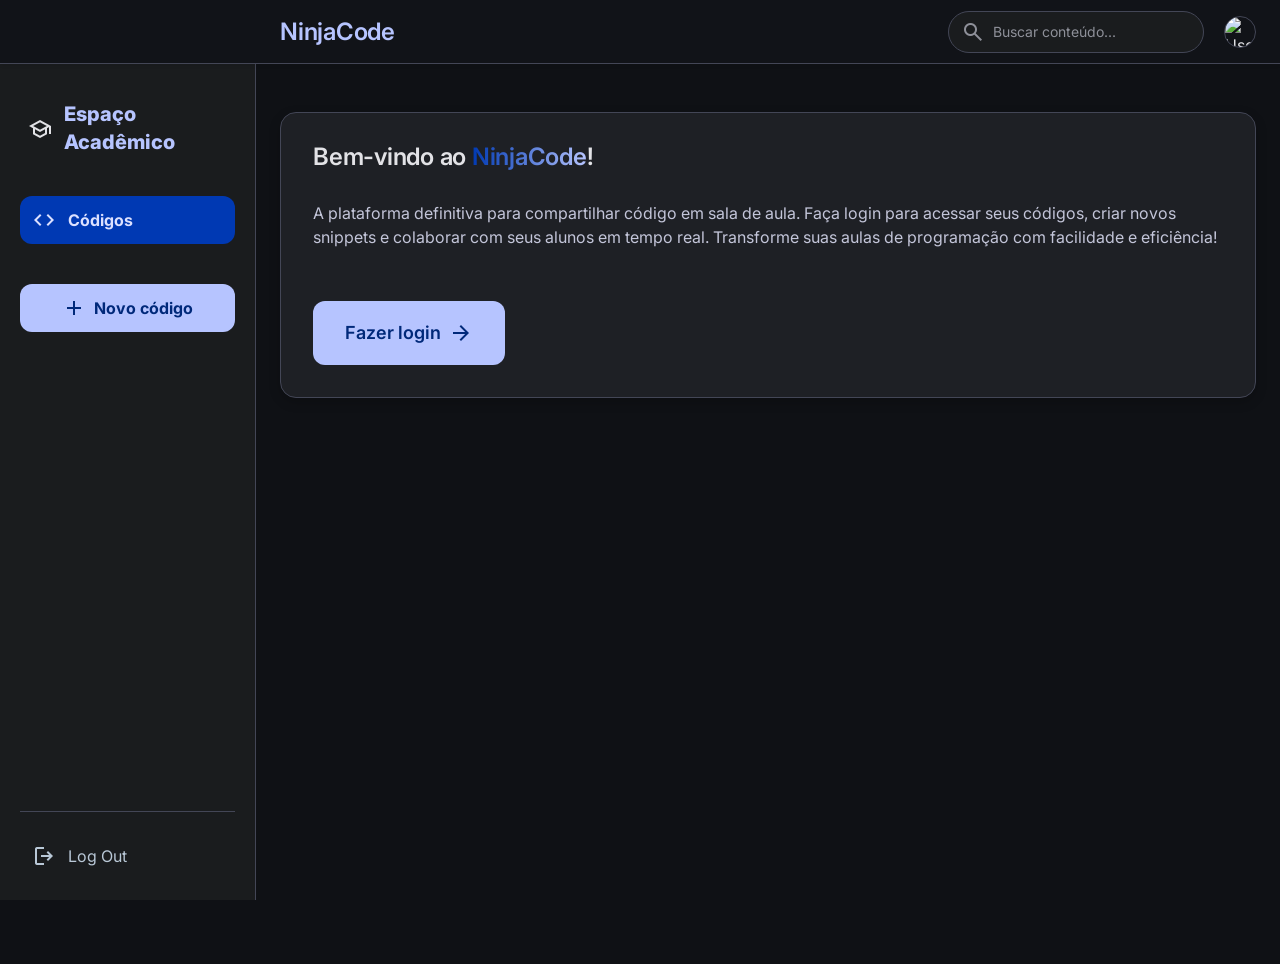
==== index.html @ 6403b2ae "feat: add main functionality for code snippet management with Supabase integration - Implemented Sup" ====
<!DOCTYPE html>
<html lang="pt-br">

<head>
    <meta charset="utf-8" />
    <meta name="viewport" content="width=device-width, initial-scale=1.0" />
    <title>Academic Workspace</title>
    <link
        href="https://fonts.googleapis.com/css2?family=Inter:wght@400;600;700;800&family=JetBrains+Mono:wght@400&family=Material+Symbols+Outlined:opsz,wght,FILL,GRAD@24,400,0,0&display=swap"
        rel="stylesheet" />

    <link rel="stylesheet" href="style.css" />
    <link rel="stylesheet" href="https://cdnjs.cloudflare.com/ajax/libs/highlight.js/11.9.0/styles/github-dark.min.css">
    <script src="https://cdnjs.cloudflare.com/ajax/libs/highlight.js/11.9.0/highlight.min.js"></script>
    <script src="https://cdn.jsdelivr.net/npm/@supabase/supabase-js@2"></script>


</head>

<body>

    <!-- ===== SIDEBAR ===== -->
    <aside class="sidebar">
        <div class="sidebar__brand">
            <div class="sidebar__brand-inner">
                <span><span class="material-symbols-outlined">school</span></span>
                <div>
                    <div class="sidebar__title">Espaço Acadêmico</div>
                </div>
            </div>
        </div>

        <nav>
            <ul class="sidebar__nav">
                <li>
                    <a href="#" class="sidebar__nav-link sidebar__nav-link--active">
                        <span class="material-symbols-outlined">code</span>
                        <span>Códigos</span>
                    </a>
                </li>
            </ul>
        </nav>

        <button class="sidebar__cta" aria-label="Adicionar novo código" id="addNewCodeBtn">
            <span class="material-symbols-outlined">add</span>
            <span>Novo código</span>
        </button>

        <div class="sidebar__footer">
            <a href="#" class="sidebar__nav-link" id="logout">
                <span class="material-symbols-outlined">logout</span>
                <span>Log Out</span>
            </a>
        </div>
    </aside>

    <!-- ===== TOPBAR ===== -->
    <header class="topbar">
        <div class="topbar__left">
            <button class="topbar__menu-btn" aria-label="Abrir menu">
                <span class="material-symbols-outlined">menu</span>
            </button>
            <span class="topbar__logo-text">NinjaCode</span>
        </div>

        <div class="topbar__right">
            <div class="topbar__search">
                <span class="material-symbols-outlined topbar__search-icon">search</span>
                <input class="topbar__search-input" type="text" placeholder="Buscar conteúdo..."
                    aria-label="Buscar conteúdo" />
            </div>

            <div class="topbar__actions">
                <div class="topbar__avatar">
                    <img src="https://lh3.googleusercontent.com/aida-public/[base64]"
                        alt="User profile" />
                </div>
            </div>
        </div>
    </header>

    <!-- ===== MAIN ===== -->
    <main class="main">
        <div class="main__container">

            <!-- Bento Grid (HOME) -->
            <div class="bento view" id="homeView">

                <!-- Col Direita: Snippets -->
                <div class="snippets"></div>

                <div class="login-card">
                    <h2 class="login-card__title">Bem-vindo ao <span class="login-card__title__span--gradient">NinjaCode</span>!</h2>
                    <p class="login-card__description">A plataforma definitiva para compartilhar código em sala de aula.
                        Faça login para acessar seus códigos, criar novos snippets e colaborar com seus alunos em tempo
                        real. Transforme suas aulas de programação com facilidade e eficiência!</p>
                    <button class="btn btn--primary btn--large" id="loginBtn">
                        Fazer login
                        <span class="material-symbols-outlined">arrow_forward</span>
                    </button>
                </div>
            </div>

            <!-- Editor de Código (EDIT VIEW) -->
            <section class="code-editor view view--hidden" id="codeEditor" aria-hidden="true">
                <header class="code-editor__header">
                    <button class="btn btn--ghost" id="backBtn" type="button">
                        <span class="material-symbols-outlined material-symbols-outlined--sm">arrow_back</span>
                        <span>Voltar</span>
                    </button>
                    <h2 class="code-editor__title">Editar Código</h2>
                </header>

                <form class="code-editor__form" id="editCodeForm">
                    <input type="hidden" name="id" />

                    <div class="form-group">
                        <label class="form-label" for="editLanguage">Linguagem</label>
                        <select class="form-select" id="editLanguage" name="language" required>
                            <option value="" disabled>Selecione uma linguagem...</option>
                        </select>
                    </div>

                    <div class="form-group">
                        <label class="form-label" for="editTitle">Título</label>
                        <input class="form-input" id="editTitle" name="title" type="text" required maxlength="80" />
                    </div>

                    <div class="form-group">
                        <label class="form-label" for="editContent">Código</label>
                        <textarea class="form-textarea" id="editContent" name="code" rows="10" required spellcheck="false"></textarea>
                    </div>

                    <div class="form-group">
                        <label class="form-label">Preview com syntax highlight</label>
                        <div class="preview">
                            <pre class="preview__pre"><code id="editPreview" class="hljs"></code></pre>
                        </div>
                    </div>

                    <div class="code-editor__footer">
                        <button class="btn btn--danger" id="deleteCodeBtn" type="button">
                            <span class="material-symbols-outlined material-symbols-outlined--sm">delete</span>
                            Excluir
                        </button>
                        <button class="btn btn--primary" type="submit">
                            <span class="material-symbols-outlined material-symbols-outlined--sm">save</span>
                            Salvar alterações
                        </button>
                    </div>
                </form>
            </section>
        </div>
        <dialog class="modal" id="newCodeModal">
            <div class="modal__header">
                <h2 class="modal__title">Novo Código</h2>
                <button class="modal__close-btn" aria-label="Fechar modal" type="button">
                    <span class="material-symbols-outlined">close</span>
                </button>
            </div>

            <form class="modal__form" id="newCodeForm">
                <div class="form-group">
                    <label class="form-label" for="codeLanguage">Linguagem</label>
                    <select class="form-select" id="codeLanguage" name="language" required>
                        <option value="" disabled selected>Selecione uma linguagem...</option>
                    </select>
                </div>

                <div class="form-group">
                    <label class="form-label" for="codeTitle">Título</label>
                    <input class="form-input" id="codeTitle" name="title" type="text"
                        placeholder="Ex: Função de validação de e-mail" required maxlength="80" />
                </div>

                <div class="form-group">
                    <label class="form-label" for="codeContent">Código</label>
                    <textarea class="form-textarea" id="codeContent" name="code" rows="10"
                        placeholder="Cole ou digite seu código aqui..." required spellcheck="false"></textarea>
                </div>

                <div class="form-group">
                    <label class="form-label">Preview com syntax highlight</label>
                    <div class="preview">
                        <pre class="preview__pre"><code id="newCodePreview" class="hljs"></code></pre>
                    </div>
                </div>

                <div class="modal__footer">
                    <button class="btn btn--ghost" id="cancelBtn" type="button">Cancelar</button>
                    <button class="btn btn--primary" type="submit">
                        <span class="material-symbols-outlined material-symbols-outlined--sm">save</span>
                        Salvar código
                    </button>
                </div>
            </form>
        </dialog>
    </main>

    <script src="script.js" type="module"></script>
</body>

</html>
---- style.css ----
:root {
    /* Surface */
    --color-surface: #111318;
    --color-surface-dim: #111318;
    --color-surface-bright: #1a1c1e;
    --color-surface-container-lowest: #0d0e11;
    --color-surface-container-low: #1a1c1e;
    --color-surface-container: #1e2025;
    --color-surface-container-high: #282a2f;
    --color-surface-container-highest: #33353a;

    /* On-Surface */
    --color-on-surface: #e2e2e6;
    --color-on-surface-variant: #c3c5d9;
    --color-inverse-surface: #e2e2e6;
    --color-inverse-on-surface: #1c1b1b;

    /* Outline */
    --color-outline: #8e9099;
    --color-outline-variant: #434656;

    /* Primary */
    --color-primary: #b6c4ff;
    --color-on-primary: #00297a;
    --color-primary-container: #0039b3;
    --color-on-primary-container: #dce1ff;
    --color-primary-fixed: #dce1ff;
    --color-primary-fixed-dim: #b6c4ff;
    --color-on-primary-fixed: #001551;
    --color-inverse-primary: #0041c8;

    /* Secondary */
    --color-secondary: #b9c8d7;
    --color-on-secondary: #24323d;
    --color-secondary-container: #3a4854;
    --color-on-secondary-container: #d5e4f3;

    /* Tertiary */
    --color-tertiary: #c5c7c8;
    --color-tertiary-container: #333536;
    --color-on-tertiary-container: #e6e8e9;

    /* Error */
    --color-error: #ffb4ab;
    --color-on-error: #690005;
    --color-error-container: #93000a;
    --color-on-error-container: #ffdad6;

    /* Background */
    --color-background: #0f1115;
    --color-on-background: #e2e2e6;

    /* Surface Tint */
    --color-surface-tint: #b6c4ff;

    /* Typography */
    --font-sans: 'Inter', sans-serif;
    --font-mono: 'JetBrains Mono', monospace;

    --text-headline-lg-size: 30px;
    --text-headline-lg-lh: 38px;
    --text-headline-lg-ls: -0.02em;
    --text-headline-lg-weight: 700;

    --text-headline-md-size: 24px;
    --text-headline-md-lh: 32px;
    --text-headline-md-ls: -0.01em;
    --text-headline-md-weight: 600;

    --text-headline-sm-size: 20px;
    --text-headline-sm-lh: 28px;
    --text-headline-sm-weight: 600;

    --text-body-lg-size: 18px;
    --text-body-lg-lh: 28px;

    --text-body-md-size: 16px;
    --text-body-md-lh: 24px;

    --text-body-sm-size: 14px;
    --text-body-sm-lh: 20px;

    --text-label-md-size: 12px;
    --text-label-md-lh: 16px;
    --text-label-md-weight: 600;

    --text-code-md-size: 14px;
    --text-code-md-lh: 22px;

    /* Spacing */
    --space-base: 4px;
    --space-xs: 8px;
    --space-sm: 12px;
    --space-md: 20px;
    --space-lg: 32px;
    --space-xl: 48px;
    --space-gutter: 24px;

    /* Border Radius */
    --radius-sm: 4px;
    --radius-md: 8px;
    --radius-lg: 12px;
    --radius-xl: 16px;
    --radius-full: 9999px;

    /* Elevation / Shadows */
    --shadow-card: 0px 4px 12px rgba(0, 0, 0, 0.2);
    --shadow-card-hover: 0px 8px 24px rgba(0, 0, 0, 0.3);

    /* Sidebar width */
    --sidebar-width: 256px;

    /* Syntax Highlighting (Monokai-inspired) */
    --syntax-keyword: #f92672;
    --syntax-string: #e6db74;
    --syntax-comment: #75715e;
    --syntax-function: #a6e22e;
    --syntax-number: #ae81ff;

    /* Transitions */
    --transition-fast: 150ms ease;
}

/* ============================================
       RESET & BASE
    ============================================ */
*,
*::before,
*::after {
    box-sizing: border-box;
    margin: 0;
    padding: 0;
}

html {
    font-size: 16px;
}

body {
    font-family: var(--font-sans);
    font-size: var(--text-body-md-size);
    line-height: var(--text-body-md-lh);
    background-color: var(--color-background);
    color: var(--color-on-background);
    min-height: 100vh;
}

a {
    text-decoration: none;
    color: inherit;
}

button {
    cursor: pointer;
    font-family: inherit;
    border: none;
    background: none;
}

input {
    font-family: inherit;
}

/* ============================================
       MATERIAL SYMBOLS
    ============================================ */
.material-symbols-outlined {
    font-variation-settings: 'FILL' 0, 'wght' 400, 'GRAD' 0, 'opsz' 24;
    vertical-align: middle;
    font-size: 24px;
    line-height: 1;
}

.material-symbols-outlined--filled {
    font-variation-settings: 'FILL' 1, 'wght' 400, 'GRAD' 0, 'opsz' 24;
}

.material-symbols-outlined--sm {
    font-size: 20px;
}

.material-symbols-outlined--xs {
    font-size: 14px;
}

/* ============================================
       SIDEBAR
    ============================================ */
.sidebar {
    display: none;
    /* mobile: hidden */
    flex-direction: column;
    position: fixed;
    left: 0;
    top: 0;
    width: var(--sidebar-width);
    height: 100vh;
    padding: var(--space-md);
    gap: var(--space-xs);
    background-color: var(--color-surface-container-low);
    border-right: 1px solid var(--color-outline-variant);
    z-index: 40;
    padding-top: 100px;
}

.sidebar__brand {
    display: flex;
    flex-direction: column;
    gap: var(--space-xs);
    margin-bottom: var(--space-lg);
}

.sidebar__brand-inner {
    display: flex;
    align-items: center;
    gap: var(--space-sm);
    padding: 0 var(--space-xs);
}

.sidebar__logo {
    width: 32px;
    height: 32px;
    border-radius: var(--radius-sm);
    background-color: var(--color-primary);
    color: var(--color-on-primary);
    font-weight: 700;
    display: flex;
    align-items: center;
    justify-content: center;
    flex-shrink: 0;
}

.sidebar__title {
    font-size: var(--text-headline-sm-size);
    font-weight: 800;
    line-height: var(--text-headline-sm-lh);
    color: var(--color-primary);
}

.sidebar__subtitle {
    font-size: var(--text-label-md-size);
    font-weight: var(--text-label-md-weight);
    line-height: var(--text-label-md-lh);
    color: var(--color-secondary);
}

/* Nav */
.sidebar__nav {
    flex: 1;
    display: flex;
    flex-direction: column;
    gap: var(--space-xs);
    list-style: none;
}

.sidebar__nav-link {
    display: flex;
    align-items: center;
    gap: var(--space-sm);
    padding: var(--space-sm);
    border-radius: var(--radius-lg);
    color: var(--color-secondary);
    font-size: var(--text-body-md-size);
    transition: background-color var(--transition-fast), transform var(--transition-fast);
}

.sidebar__nav-link:hover {
    background-color: var(--color-surface-container-high);
}

.sidebar__nav-link:active {
    transform: scale(0.95);
}

.sidebar__nav-link--active {
    background-color: var(--color-primary-container);
    color: var(--color-on-primary-container);
    font-weight: 700;
}

.sidebar__nav-link--active:hover {
    background-color: var(--color-primary-container);
}

/* New Snippet Button */
.sidebar__cta {
    display: flex;
    align-items: center;
    justify-content: center;
    gap: var(--space-xs);
    padding: var(--space-sm);
    margin-top: var(--space-lg);
    background-color: var(--color-primary);
    color: var(--color-on-primary);
    border-radius: var(--radius-lg);
    font-weight: 700;
    font-size: var(--text-body-md-size);
    transition: opacity var(--transition-fast), transform var(--transition-fast);
}

.sidebar__cta:hover {
    opacity: 0.9;
}

.sidebar__cta:active {
    transform: scale(0.95);
}

/* Footer links */
.sidebar__footer {
    display: flex;
    flex-direction: column;
    gap: var(--space-xs);
    padding-top: var(--space-md);
    margin-top: auto;
    border-top: 1px solid var(--color-outline-variant);
}

/* ============================================
       TOPBAR
    ============================================ */
.topbar {
    display: flex;
    justify-content: space-between;
    align-items: center;
    width: 100%;
    padding: 0 var(--space-gutter);
    height: 64px;
    position: sticky;
    top: 0;
    z-index: 50;
    background-color: var(--color-surface);
    border-bottom: 1px solid var(--color-outline-variant);
    box-shadow: 0 1px 4px rgba(0, 0, 0, 0.1);
}

.topbar__left {
    display: flex;
    align-items: center;
    gap: var(--space-sm);
}

.topbar__menu-btn {
    padding: var(--space-xs);
    color: var(--color-on-surface);
}

.topbar__logo-text {
    font-size: var(--text-headline-md-size);
    font-weight: var(--text-headline-md-weight);
    letter-spacing: var(--text-headline-md-ls);
    color: var(--color-primary);
}

.topbar__right {
    display: flex;
    align-items: center;
    gap: var(--space-md);
}

/* Search */
.topbar__search {
    display: none;
    /* mobile: hidden */
    align-items: center;
    gap: var(--space-xs);
    padding: var(--space-xs) var(--space-sm);
    background-color: var(--color-surface-container-low);
    border: 1px solid var(--color-outline-variant);
    border-radius: var(--radius-full);
    width: 256px;
}

.topbar__search-icon {
    color: var(--color-outline);
}

.topbar__search-input {
    background: transparent;
    border: none;
    outline: none;
    width: 100%;
    font-size: var(--text-body-sm-size);
    line-height: var(--text-body-sm-lh);
    color: var(--color-on-surface);
}

.topbar__search-input::placeholder {
    color: var(--color-outline);
}

/* Actions */
.topbar__actions {
    display: flex;
    align-items: center;
    gap: var(--space-sm);
}

.topbar__icon-btn {
    padding: var(--space-xs);
    color: var(--color-on-surface-variant);
    border-radius: var(--radius-full);
    transition: background-color var(--transition-fast), opacity var(--transition-fast);
}

.topbar__icon-btn:hover {
    background-color: var(--color-secondary-container);
}

.topbar__icon-btn:active {
    opacity: 0.8;
}

.topbar__avatar {
    width: 32px;
    height: 32px;
    border-radius: var(--radius-full);
    overflow: hidden;
    border: 1px solid var(--color-outline-variant);
}

.topbar__avatar img {
    width: 100%;
    height: 100%;
    object-fit: cover;
}

/* ============================================
       LAYOUT / MAIN
    ============================================ */
.main {
    min-height: 100vh;
}

.main__container {
    max-width: 1280px;
    margin: 0 auto;
    padding: var(--space-xl) var(--space-gutter);
}

/* ============================================
       BREADCRUMB
    ============================================ */
.breadcrumb {
    display: flex;
    align-items: center;
    gap: var(--space-xs);
    font-size: var(--text-label-md-size);
    font-weight: var(--text-label-md-weight);
    color: var(--color-secondary);
    margin-bottom: var(--space-base);
}

.breadcrumb__active {
    color: var(--color-primary);
    font-weight: 700;
}

/* Avatar Stack */
.avatar-stack {
    display: flex;
}

.avatar-stack__item {
    width: 32px;
    height: 32px;
    border-radius: var(--radius-full);
    border: 2px solid var(--color-surface);
    display: flex;
    align-items: center;
    justify-content: center;
    font-size: 10px;
    font-weight: 700;
    margin-left: -8px;
}

.avatar-stack__item:first-child {
    margin-left: 0;
}

.avatar-stack__item--primary {
    background-color: var(--color-primary-fixed-dim);
    color: var(--color-on-primary-fixed);
}

.avatar-stack__item--secondary {
    background-color: var(--color-secondary-container);
    color: var(--color-on-secondary-container);
}

.avatar-stack__item--surface {
    background-color: var(--color-surface-container-highest);
    color: var(--color-on-surface);
}

.page-header__joined-label {
    font-size: var(--text-label-md-size);
    font-weight: var(--text-label-md-weight);
    color: var(--color-secondary);
}

/* ============================================
       VIEW SWITCH (home / editor)
    ============================================ */
.view {
    transition: opacity 0.2s ease;
}

.view--hidden {
    display: none !important;
}

/* ============================================
       BENTO GRID
    ============================================ */
.bento {
    gap: var(--space-lg);
}

/* Empty / loading states da lista de snippets */
.snippets__empty {
    display: flex;
    flex-direction: column;
    align-items: center;
    justify-content: center;
    gap: var(--space-sm);
    padding: var(--space-xl) var(--space-md);
    text-align: center;
    color: var(--color-on-surface-variant);
    background-color: var(--color-surface-container);
    border: 1px dashed var(--color-outline-variant);
    border-radius: var(--radius-xl);
}

.snippets__empty .material-symbols-outlined {
    font-size: 48px;
    color: var(--color-outline);
}

/* ============================================
       CODE EDITOR VIEW
    ============================================ */
.code-editor {
    background-color: var(--color-surface-container);
    border: 1px solid var(--color-outline-variant);
    border-radius: var(--radius-xl);
    overflow: hidden;
    box-shadow: var(--shadow-card);
}

.code-editor__header {
    display: flex;
    align-items: center;
    gap: var(--space-md);
    padding: var(--space-md) var(--space-lg);
    background-color: var(--color-surface-container-high);
    border-bottom: 1px solid var(--color-outline-variant);
}

.code-editor__title {
    font-size: var(--text-headline-sm-size);
    font-weight: var(--text-headline-sm-weight);
    line-height: var(--text-headline-sm-lh);
    color: var(--color-on-surface);
}

.code-editor__form {
    display: flex;
    flex-direction: column;
    gap: var(--space-md);
    padding: var(--space-lg);
}

.code-editor__footer {
    display: flex;
    justify-content: space-between;
    gap: var(--space-sm);
    padding-top: var(--space-md);
    border-top: 1px solid var(--color-outline-variant);
    margin-top: var(--space-xs);
}

/* ============================================
       PREVIEW (live highlight)
    ============================================ */
.preview {
    border: 1px solid var(--color-outline-variant);
    border-radius: var(--radius-md);
    background-color: var(--color-surface-container-lowest);
    overflow: hidden;
    min-height: 80px;
}

.preview__pre {
    font-family: var(--font-mono);
    font-size: var(--text-code-md-size);
    line-height: var(--text-code-md-lh);
    padding: var(--space-md);
    margin: 0;
    overflow-x: auto;
    color: var(--color-on-surface);
    min-height: 80px;
}

.preview__pre code {
    background: transparent !important;
    padding: 0 !important;
}

.preview__pre code:empty::before {
    content: "Selecione uma linguagem e digite o código para ver o preview...";
    color: var(--color-outline);
    font-style: italic;
    font-family: var(--font-sans);
}

/* ============================================
       SIDEBAR WIDGETS (col esquerda)
    ============================================ */

/* Card genérico */


/* ============================================
       SNIPPET CARDS (col direita)
    ============================================ */
.snippets, .login-card {
    display: flex;
    flex-direction: column;
    gap: var(--space-lg);
}

.login-card {
    background-color: var(--color-surface-container);
    border: 1px solid var(--color-outline-variant);
    border-radius: var(--radius-xl);
    padding: var(--space-lg);
    box-shadow: var(--shadow-card);
}

.login-card__title__span--gradient {
    background: linear-gradient(90deg, var(--color-primary-container), var(--color-primary), var(--color-primary-container));
    background-clip: text;
    -webkit-background-clip: text;
    -webkit-text-fill-color: transparent;
    animation: gradientShift 3s linear infinite;
    background-size: 200% 200%;
}

@keyframes gradientShift {
    0% {
        background-position: 0% 50%;
    }
    100% {
        background-position: 200% 50%;
    }
}

.login-card__title {
    font-size: var(--text-headline-md-size);
    font-weight: var(--text-headline-md-weight);
    letter-spacing: var(--text-headline-md-ls);
    color: var(--color-on-surface);
}

.login-card__description {
    color: var(--color-on-surface-variant);
}

.login-card #loginBtn {
    margin-top: var(--space-md);
    align-self: flex-start;
}

/* Snippet Card */
.snippet-card {
    background-color: var(--color-surface-container);
    border: 1px solid var(--color-outline-variant);
    border-radius: var(--radius-xl);
    overflow: hidden;
    box-shadow: var(--shadow-card);
    transition: box-shadow var(--transition-fast);
}

.snippet-card:hover {
    box-shadow: var(--shadow-card-hover);
}

/* Header */
.snippet-card__header {
    display: flex;
    justify-content: space-between;
    align-items: center;
    padding: var(--space-sm) var(--space-md);
    background-color: var(--color-surface-container-high);
    border-bottom: 1px solid var(--color-outline-variant);
}

.snippet-card__header-left {
    display: flex;
    align-items: center;
    gap: var(--space-sm);
}

.snippet-card__icon {
    color: var(--color-primary);
}

.snippet-card__title {
    font-size: var(--text-headline-sm-size);
    font-weight: var(--text-headline-sm-weight);
    line-height: var(--text-headline-sm-lh);
    color: var(--color-on-surface);
}

.snippet-card__actions {
    display: flex;
    align-items: center;
    gap: var(--space-xs);
}

.snippet-card__action-btn {
    padding: var(--space-xs);
    color: var(--color-outline);
    border-radius: var(--radius-sm);
    transition: color var(--transition-fast), transform var(--transition-fast);
}

.snippet-card__action-btn:hover {
    color: var(--color-primary);
}

.snippet-card__action-btn:active {
    transform: scale(0.9);
}


/* Code Block */
.snippet-card__code {
    padding: var(--space-md);
    background-color: var(--color-surface-container-lowest);
}

.snippet-card__pre {
    font-family: var(--font-mono);
    font-size: var(--text-code-md-size);
    line-height: var(--text-code-md-lh);
    overflow-x: auto;
    color: var(--color-on-surface);
}

.snippet-card__footer {
    display: flex;
    align-items: center;
    gap: var(--space-xs);
    padding: var(--space-sm) var(--space-md);
    background-color: var(--color-surface-container-high);
    border-top: 1px solid var(--color-outline-variant);
    overflow-x: scroll;
}


/* ============================================
       RESPONSIVE — tablet+ (≥640px)
    ============================================ */
@media (min-width: 640px) {
    .topbar__search {
        display: flex;
    }
}

/* ============================================
       RESPONSIVE — desktop (≥768px)
    ============================================ */
@media (min-width: 768px) {
    .sidebar {
        display: flex;
    }

    .topbar {
        padding-left: calc(var(--sidebar-width) + var(--space-gutter));
    }

    .topbar__menu-btn {
        display: none;
    }

    .main {
        padding-left: var(--sidebar-width);
    }

    .bento {git remote add origin https://github.com/hackersolo1/NinjaCode.git
        grid-template-columns: 3fr 9fr;
        /* 3/12 + 9/12 */
    }

    .page-header__top {
        flex-direction: row;
        align-items: flex-end;
        justify-content: space-between;
    }

    .snippet-card__footer {
        justify-content: space-between;
        overflow-x: auto;
    }
}

/* ============================================
       MODAL (DIALOG)
    ============================================ */
.modal::backdrop {
    background-color: rgba(0, 0, 0, 0.6);
    backdrop-filter: blur(2px);
}

.modal {
    border: 1px solid var(--color-outline-variant);
    border-radius: var(--radius-xl);
    box-shadow: 0 12px 32px rgba(0, 0, 0, 0.5);
    padding: 0;
    background-color: var(--color-surface-container);
    color: var(--color-on-surface);

    margin: auto;
    width: 90%;
    max-width: 560px;
    max-height: 90vh;
    overflow: hidden;
}

.modal__header {
    display: flex;
    align-items: center;
    justify-content: space-between;
    gap: var(--space-md);
    padding: var(--space-md) var(--space-lg);
    border-bottom: 1px solid var(--color-outline-variant);
    background-color: var(--color-surface-container-high);
}

.modal__title {
    font-size: var(--text-headline-sm-size);
    font-weight: var(--text-headline-sm-weight);
    line-height: var(--text-headline-sm-lh);
    color: var(--color-on-surface);
}

.modal__close-btn {
    display: flex;
    align-items: center;
    justify-content: center;
    padding: var(--space-base);
    color: var(--color-on-surface-variant);
    border-radius: var(--radius-full);
    transition: background-color var(--transition-fast), color var(--transition-fast);
}

.modal__close-btn:hover {
    background-color: var(--color-surface-container-highest);
    color: var(--color-on-surface);
}

.modal__form {
    display: flex;
    flex-direction: column;
    gap: var(--space-md);
    padding: var(--space-lg);
    max-height: calc(90vh - 64px);
    overflow-y: auto;
}

.modal__footer {
    display: flex;
    justify-content: flex-end;
    gap: var(--space-sm);
    padding-top: var(--space-sm);
    border-top: 1px solid var(--color-outline-variant);
    margin-top: var(--space-xs);
}

/* ============================================
       FORM CONTROLS
    ============================================ */
.form-group {
    display: flex;
    flex-direction: column;
    gap: var(--space-xs);
}

.form-label {
    font-size: var(--text-label-md-size);
    font-weight: var(--text-label-md-weight);
    line-height: var(--text-label-md-lh);
    text-transform: uppercase;
    letter-spacing: 0.04em;
    color: var(--color-on-surface-variant);
}

.form-input,
.form-select,
.form-textarea {
    width: 100%;
    padding: var(--space-sm) var(--space-md);
    background-color: var(--color-surface-container-lowest);
    border: 1px solid var(--color-outline-variant);
    border-radius: var(--radius-md);
    color: var(--color-on-surface);
    font-family: var(--font-sans);
    font-size: var(--text-body-md-size);
    line-height: var(--text-body-md-lh);
    outline: none;
    transition: border-color var(--transition-fast), box-shadow var(--transition-fast);
}

.form-input:focus,
.form-select:focus,
.form-textarea:focus {
    border-color: var(--color-primary);
    box-shadow: 0 0 0 3px rgba(182, 196, 255, 0.18);
}

.form-input::placeholder,
.form-textarea::placeholder {
    color: var(--color-outline);
}

.form-select {
    appearance: none;
    -webkit-appearance: none;
    cursor: pointer;
    padding-right: calc(var(--space-md) + 24px);
    background-image: url("data:image/svg+xml,%3Csvg xmlns='http://www.w3.org/2000/svg' width='20' height='20' viewBox='0 0 24 24' fill='none' stroke='%23c3c5d9' stroke-width='2' stroke-linecap='round' stroke-linejoin='round'%3E%3Cpolyline points='6 9 12 15 18 9'/%3E%3C/svg%3E");
    background-repeat: no-repeat;
    background-position: right var(--space-md) center;
}

.form-select option {
    background-color: var(--color-surface-container);
    color: var(--color-on-surface);
    padding: var(--space-xs);
}

.form-textarea {
    font-family: var(--font-mono);
    font-size: var(--text-code-md-size);
    line-height: var(--text-code-md-lh);
    resize: vertical;
    min-height: 160px;
}

/* ============================================
       BUTTONS
    ============================================ */
.btn {
    display: inline-flex;
    align-items: center;
    justify-content: center;
    gap: var(--space-xs);
    padding: var(--space-sm) var(--space-md);
    border-radius: var(--radius-lg);
    font-family: var(--font-sans);
    font-size: var(--text-body-md-size);
    font-weight: 600;
    line-height: 1;
    transition: background-color var(--transition-fast), opacity var(--transition-fast), transform var(--transition-fast);
}

.btn:active {
    transform: scale(0.97);
}

.btn--primary {
    background-color: var(--color-primary);
    color: var(--color-on-primary);
}

.btn--primary:hover {
    opacity: 0.9;
}

.btn--ghost {
    background-color: transparent;
    color: var(--color-on-surface-variant);
}

.btn--ghost:hover {
    background-color: var(--color-surface-container-high);
    color: var(--color-on-surface);
}

.btn--danger {
    background-color: transparent;
    color: var(--color-error);
    border: 1px solid var(--color-error);
}

.btn--danger:hover {
    background-color: var(--color-error-container);
    color: var(--color-on-error-container);
    border-color: var(--color-error-container);
}

.btn--large {
    padding: var(--space-md) var(--space-lg);
    font-size: var(--text-body-lg-size);
}
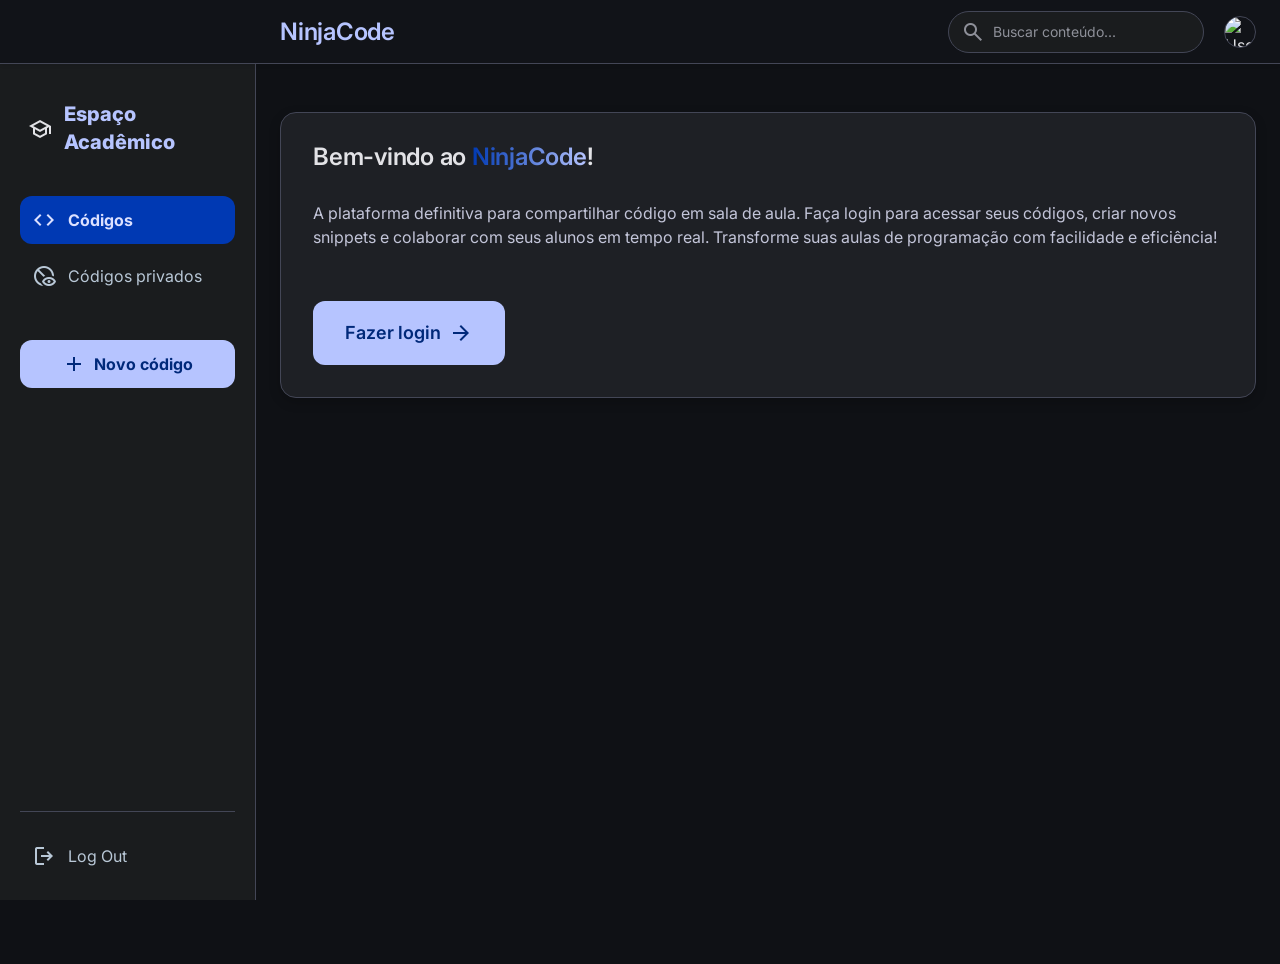
==== commit b340295d: "Feat: 1 - Adicionado o botão de navegação "Códigos privados" com verificação de login: se o usuário " ====
--- a/index.html
+++ b/index.html
@@ -38,6 +38,12 @@
                         <span>Códigos</span>
                     </a>
                 </li>
+                <li>
+                    <a href="#" class="sidebar__nav-link" id="privateCodes">
+                        <span class="material-symbols-outlined">disabled_visible</span>
+                        <span>Códigos privados</span>
+                    </a>
+                </li>
             </ul>
         </nav>
 
@@ -80,7 +86,7 @@
     </header>
 
     <!-- ===== MAIN ===== -->
-    <main class="main">
+    <main class="main" id="publicCodes">
         <div class="main__container">
 
             <!-- Bento Grid (HOME) -->
